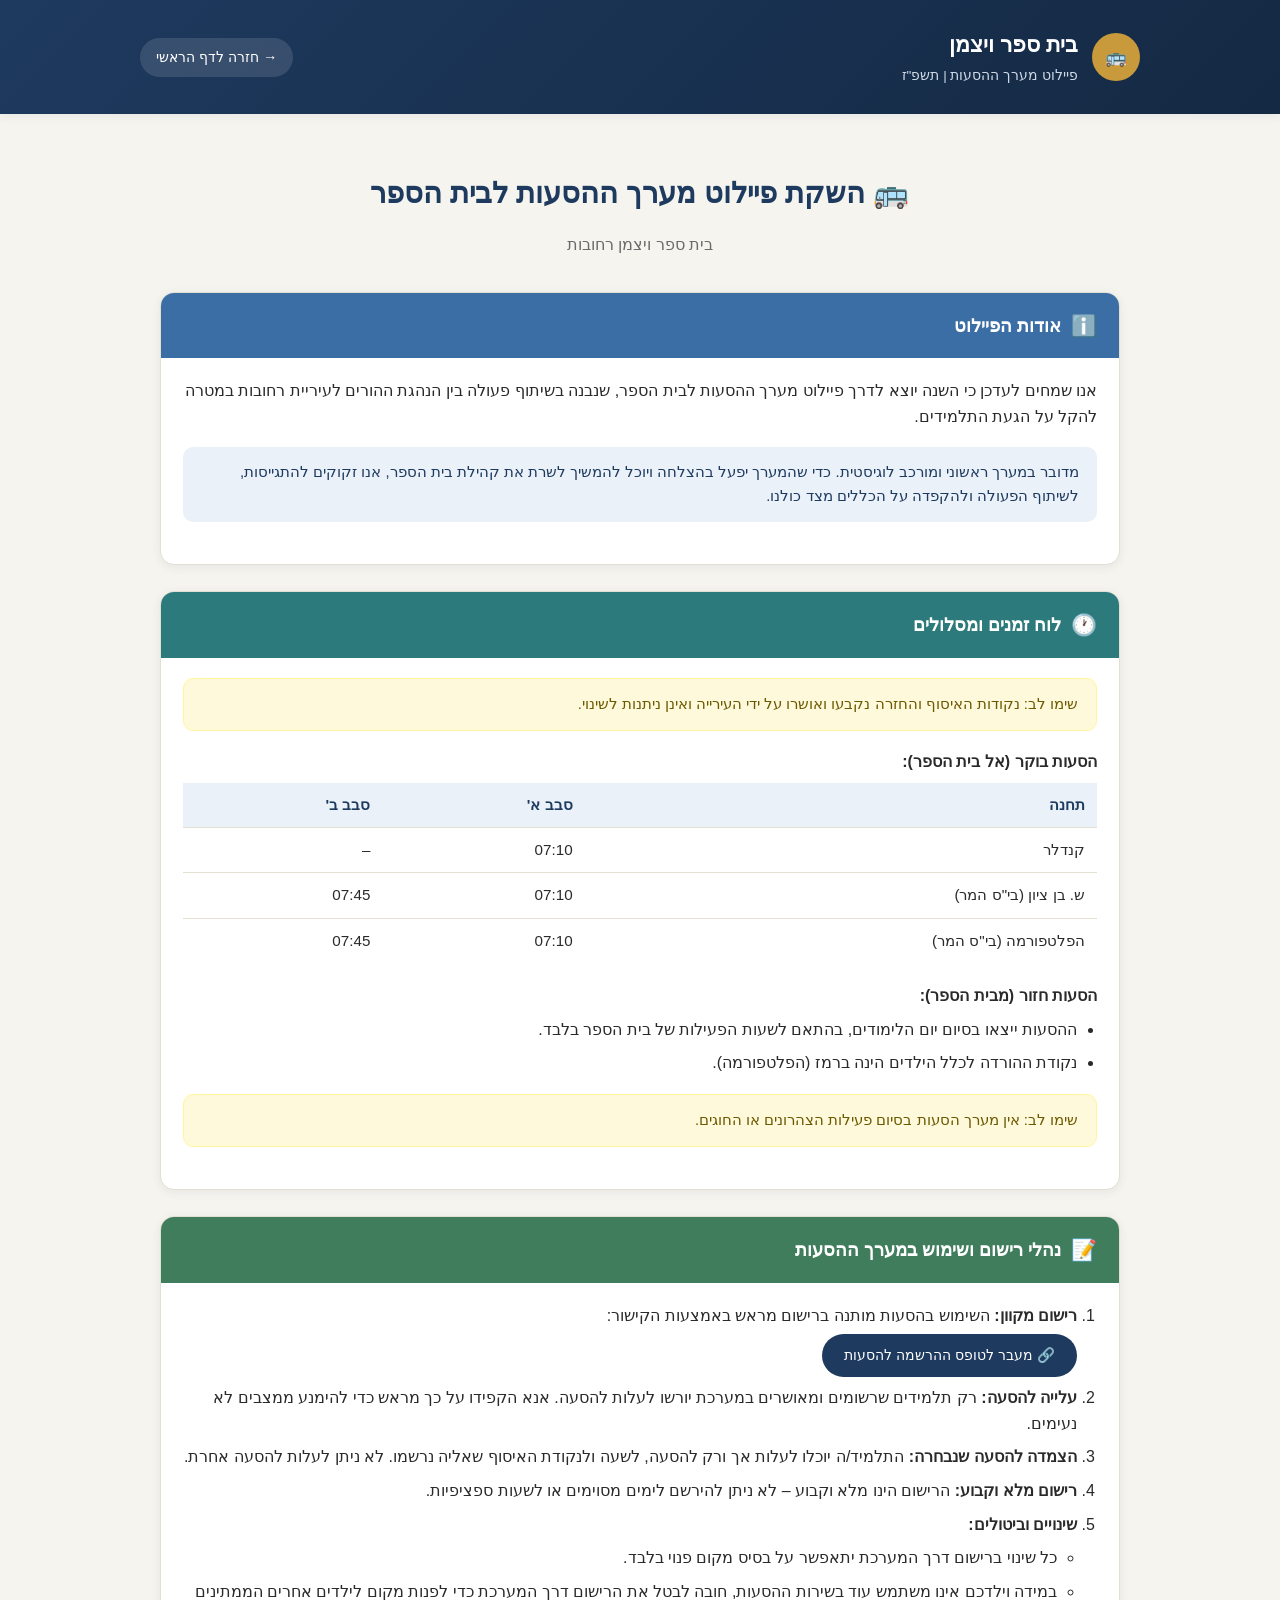
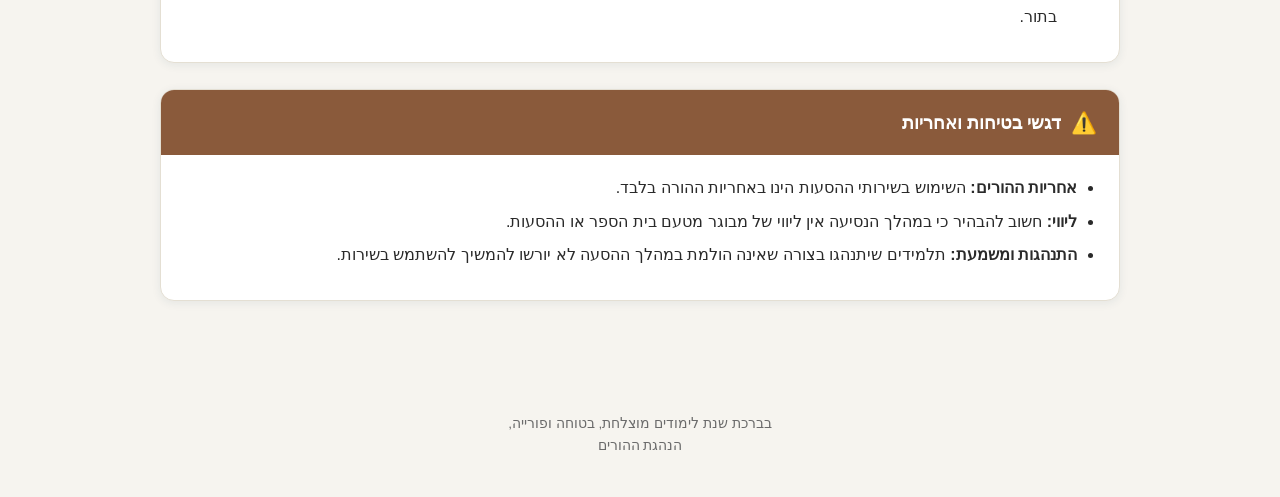
==== הסעות.html @ e462b04a "Add bus transportation guidelines page (הסעות.html) and link it from homepage Co-Authored-By: Claude" ====
<!DOCTYPE html>
<html lang="he" dir="rtl">
<head>
<meta charset="UTF-8">
<meta name="viewport" content="width=device-width, initial-scale=1.0">
<title>הנחיות הסעות | בית ספר ויצמן</title>
<link rel="stylesheet" href="styles.css">
</head>
<body>

<header class="site-header">
  <div class="header-inner">
    <div class="brand">
      <div class="logo-badge">🚌</div>
      <div>
        <h1>בית ספר ויצמן</h1>
        <p>פיילוט מערך ההסעות | תשפ"ז</p>
      </div>
    </div>
    <a class="back-link" href="index.html">→ חזרה לדף הראשי</a>
  </div>
</header>

<main>
  <h2 class="page-title">🚌 השקת פיילוט מערך ההסעות לבית הספר</h2>
  <p class="page-subtitle">בית ספר ויצמן רחובות</p>

  <section class="section color-blue">
    <div class="section-header"><span class="icon">ℹ️</span> אודות הפיילוט</div>
    <div class="section-body">
      <p style="margin-top:0;">
        אנו שמחים לעדכן כי השנה יוצא לדרך פיילוט מערך ההסעות לבית הספר, שנבנה בשיתוף פעולה בין הנהגת ההורים לעיריית רחובות במטרה להקל על הגעת התלמידים.
      </p>
      <div class="callout">
        מדובר במערך ראשוני ומורכב לוגיסטית. כדי שהמערך יפעל בהצלחה ויוכל להמשיך לשרת את קהילת בית הספר, אנו זקוקים להתגייסות, לשיתוף הפעולה ולהקפדה על הכללים מצד כולנו.
      </div>
    </div>
  </section>

  <section class="section color-teal">
    <div class="section-header"><span class="icon">🕐</span> לוח זמנים ומסלולים</div>
    <div class="section-body">
      <div class="callout-yellow" style="margin-top:0;">
        שימו לב: נקודות האיסוף והחזרה נקבעו ואושרו על ידי העירייה ואינן ניתנות לשינוי.
      </div>

      <p style="margin-bottom:8px;"><strong>הסעות בוקר (אל בית הספר):</strong></p>
      <table class="supply-table">
        <thead>
          <tr>
            <th>תחנה</th>
            <th>סבב א'</th>
            <th>סבב ב'</th>
          </tr>
        </thead>
        <tbody>
          <tr>
            <td>קנדלר</td>
            <td>07:10</td>
            <td>–</td>
          </tr>
          <tr>
            <td>ש. בן ציון (בי"ס המר)</td>
            <td>07:10</td>
            <td>07:45</td>
          </tr>
          <tr>
            <td>הפלטפורמה (בי"ס המר)</td>
            <td>07:10</td>
            <td>07:45</td>
          </tr>
        </tbody>
      </table>

      <p style="margin:20px 0 8px;"><strong>הסעות חזור (מבית הספר):</strong></p>
      <ul class="plain-list">
        <li>ההסעות ייצאו בסיום יום הלימודים, בהתאם לשעות הפעילות של בית הספר בלבד.</li>
        <li>נקודת ההורדה לכלל הילדים הינה ברמז (הפלטפורמה).</li>
      </ul>
      <div class="callout-yellow">
        שימו לב: אין מערך הסעות בסיום פעילות הצהרונים או החוגים.
      </div>
    </div>
  </section>

  <section class="section color-green">
    <div class="section-header"><span class="icon">📝</span> נהלי רישום ושימוש במערך ההסעות</div>
    <div class="section-body">
      <ol class="plain-list">
        <li>
          <strong>רישום מקוון:</strong> השימוש בהסעות מותנה ברישום מראש באמצעות הקישור:<br>
          <a class="cta-btn" href="https://transportweizmann.ai.studio/" target="_blank" rel="noopener">🔗 מעבר לטופס ההרשמה להסעות</a>
        </li>
        <li><strong>עלייה להסעה:</strong> רק תלמידים שרשומים ומאושרים במערכת יורשו לעלות להסעה. אנא הקפידו על כך מראש כדי להימנע ממצבים לא נעימים.</li>
        <li><strong>הצמדה להסעה שנבחרה:</strong> התלמיד/ה יוכלו לעלות אך ורק להסעה, לשעה ולנקודת האיסוף שאליה נרשמו. לא ניתן לעלות להסעה אחרת.</li>
        <li><strong>רישום מלא וקבוע:</strong> הרישום הינו מלא וקבוע – לא ניתן להירשם לימים מסוימים או לשעות ספציפיות.</li>
        <li>
          <strong>שינויים וביטולים:</strong>
          <ul class="plain-list" style="margin-top:8px;">
            <li>כל שינוי ברישום דרך המערכת יתאפשר על בסיס מקום פנוי בלבד.</li>
            <li>במידה וילדכם אינו משתמש עוד בשירות ההסעות, חובה לבטל את הרישום דרך המערכת כדי לפנות מקום לילדים אחרים הממתינים בתור.</li>
          </ul>
        </li>
      </ol>
    </div>
  </section>

  <section class="section color-brown">
    <div class="section-header"><span class="icon">⚠️</span> דגשי בטיחות ואחריות</div>
    <div class="section-body">
      <ul class="plain-list">
        <li><strong>אחריות ההורים:</strong> השימוש בשירותי ההסעות הינו באחריות ההורה בלבד.</li>
        <li><strong>ליווי:</strong> חשוב להבהיר כי במהלך הנסיעה אין ליווי של מבוגר מטעם בית הספר או ההסעות.</li>
        <li><strong>התנהגות ומשמעת:</strong> תלמידים שיתנהגו בצורה שאינה הולמת במהלך ההסעה לא יורשו להמשיך להשתמש בשירות.</li>
      </ul>
    </div>
  </section>
</main>

<footer class="site-footer">
  <div>בברכת שנת לימודים מוצלחת, בטוחה ופורייה,</div>
  <div>הנהגת ההורים</div>
</footer>

</body>
</html>
---- styles.css ----
:root {
  --navy: #1e3a5f;
  --navy-dark: #142943;
  --gold: #c99a3b;
  --blue: #3b6ea5;
  --blue-light: #eaf1f8;
  --green: #3f7d5c;
  --green-light: #eaf5ee;
  --bg: #f6f4ef;
  --card-bg: #ffffff;
  --text: #2a2a2a;
  --muted: #6b6b6b;
  --border: #e4dfd3;
  --radius: 14px;
  --shadow: 0 2px 10px rgba(30, 58, 95, 0.08);
}

* { box-sizing: border-box; }

body {
  margin: 0;
  font-family: "Segoe UI", "Rubik", "Arial Hebrew", Arial, sans-serif;
  background: var(--bg);
  color: var(--text);
  direction: rtl;
  line-height: 1.6;
}

.site-header {
  background: linear-gradient(135deg, var(--navy), var(--navy-dark));
  color: #fff;
  padding: 28px 20px;
  box-shadow: var(--shadow);
}

.site-header .header-inner {
  max-width: 1000px;
  margin: 0 auto;
  display: flex;
  align-items: center;
  justify-content: space-between;
  flex-wrap: wrap;
  gap: 12px;
}

.brand {
  display: flex;
  align-items: center;
  gap: 14px;
}

.brand .logo-badge {
  width: 48px;
  height: 48px;
  border-radius: 50%;
  background: var(--gold);
  display: flex;
  align-items: center;
  justify-content: center;
  font-weight: 700;
  color: var(--navy-dark);
  font-size: 1.1rem;
  flex-shrink: 0;
}

.brand h1 {
  margin: 0;
  font-size: 1.35rem;
}

.brand p {
  margin: 2px 0 0;
  font-size: 0.85rem;
  color: #cfd9e6;
}

.back-link {
  color: #fff;
  text-decoration: none;
  background: rgba(255,255,255,0.12);
  padding: 8px 16px;
  border-radius: 999px;
  font-size: 0.9rem;
  transition: background 0.15s ease;
  white-space: nowrap;
}

.back-link:hover { background: rgba(255,255,255,0.22); }

main {
  max-width: 1000px;
  margin: 0 auto;
  padding: 32px 20px 60px;
}

/* ---- Landing page grid ---- */

.intro {
  text-align: center;
  margin-bottom: 32px;
}

.intro h2 {
  font-size: 1.6rem;
  color: var(--navy);
  margin-bottom: 8px;
}

.intro p {
  color: var(--muted);
  max-width: 720px;
  margin: 0 auto;
  font-size: 0.85rem;
}

.announcement {
  display: flex;
  align-items: center;
  justify-content: center;
  gap: 12px;
  background: linear-gradient(135deg, var(--gold), #dbb35c);
  color: var(--navy-dark);
  border-radius: var(--radius);
  padding: 16px 22px;
  margin-bottom: 28px;
  font-weight: 600;
  text-align: center;
  box-shadow: var(--shadow);
}

.announcement-icon {
  font-size: 1.4rem;
  flex-shrink: 0;
}

@media (max-width: 560px) {
  .announcement {
    flex-direction: column;
    gap: 6px;
  }
}

.info-buttons {
  display: grid;
  grid-template-columns: repeat(auto-fit, minmax(230px, 1fr));
  gap: 16px;
  margin-bottom: 40px;
}

.info-btn {
  position: relative;
  display: flex;
  flex-direction: column;
  align-items: center;
  gap: 6px;
  width: 100%;
  background: var(--blue-light);
  border: 1px dashed var(--border);
  border-radius: var(--radius);
  padding: 18px 20px;
  font-family: inherit;
  font-size: 0.95rem;
  color: var(--muted);
  cursor: not-allowed;
  box-shadow: var(--shadow);
  text-decoration: none;
}

a.info-btn {
  border-style: solid;
  cursor: pointer;
  transition: transform 0.15s ease, box-shadow 0.15s ease;
}

a.info-btn:hover {
  transform: translateY(-4px);
  box-shadow: 0 8px 20px rgba(30, 58, 95, 0.15);
}

.info-btn .info-icon {
  font-size: 1.6rem;
}

.info-btn .info-label {
  font-weight: 600;
  color: var(--navy);
}

.info-btn .badge-soon {
  position: absolute;
  top: 10px;
  left: 10px;
}

.info-btn.info-btn-row {
  flex-direction: row;
  align-items: center;
  text-align: right;
  gap: 12px;
}

.info-btn .info-text-block {
  display: flex;
  flex-direction: column;
  gap: 2px;
}

.info-btn .info-title {
  font-weight: 600;
  color: var(--navy);
}

.info-btn .info-subtitle {
  font-size: 0.78rem;
  color: var(--muted);
}

.gcal-logo {
  display: flex;
  align-items: center;
  gap: 8px;
  flex-shrink: 0;
}

.gcal-icon {
  width: 34px;
  height: 34px;
  flex-shrink: 0;
}

.gcal-wordmark {
  font-size: 1rem;
  font-weight: 600;
  white-space: nowrap;
}

.section-divider {
  border: none;
  border-top: 1px solid var(--border);
  margin: 40px 0;
}

.section-body a.cta-btn {
  display: inline-flex;
  align-items: center;
  gap: 8px;
  margin-top: 6px;
  background: var(--navy);
  color: #fff;
  text-decoration: none;
  padding: 10px 22px;
  border-radius: 999px;
  font-size: 0.9rem;
  transition: transform 0.15s ease, box-shadow 0.15s ease;
}

.section-body a.cta-btn:hover {
  transform: translateY(-2px);
  box-shadow: 0 6px 14px rgba(30, 58, 95, 0.2);
}

.community-card {
  background: var(--card-bg);
  border: 1px solid var(--border);
  border-right: 4px solid var(--gold);
  border-radius: var(--radius);
  padding: 20px 24px;
  margin-bottom: 28px;
  box-shadow: var(--shadow);
}

.community-card h3 {
  margin: 0 0 12px;
  color: var(--navy);
  font-size: 1.15rem;
}

.community-card p {
  margin: 0 0 10px;
  color: var(--text);
  font-size: 0.82rem;
  line-height: 1.6;
}

.community-card p:last-child {
  margin-bottom: 0;
}

.community-card-body {
  display: flex;
  align-items: flex-start;
  gap: 24px;
}

.community-main {
  flex: 2 1 0;
  min-width: 0;
}

.community-contact {
  flex: 1 1 0;
  min-width: 0;
  padding-right: 20px;
  border-right: 1px dashed var(--border);
}

.community-contact p {
  margin-top: 0;
}

@media (max-width: 700px) {
  .community-card-body {
    flex-direction: column;
  }

  .community-contact {
    padding-right: 0;
    padding-top: 16px;
    border-right: none;
    border-top: 1px dashed var(--border);
    width: 100%;
  }
}

a.whatsapp-link {
  display: inline-flex;
  align-items: center;
  gap: 6px;
  color: #128C7E;
  font-weight: 700;
  text-decoration: none;
  background: #e9f7f4;
  border-radius: 999px;
  padding: 8px 18px;
  transition: background 0.15s ease;
}

a.whatsapp-link:hover {
  background: #d7f0ea;
}

@media (max-width: 560px) {
  .community-card {
    padding: 16px 16px;
    margin-bottom: 20px;
  }
}

.grade-grid {
  display: grid;
  grid-template-columns: repeat(auto-fit, minmax(230px, 1fr));
  gap: 20px;
}

.grade-card {
  background: var(--card-bg);
  border: 1px solid var(--border);
  border-radius: var(--radius);
  padding: 26px 20px;
  text-decoration: none;
  color: var(--text);
  box-shadow: var(--shadow);
  transition: transform 0.15s ease, box-shadow 0.15s ease;
  display: flex;
  flex-direction: column;
  align-items: center;
  text-align: center;
  gap: 10px;
  position: relative;
}

.grade-card:hover {
  transform: translateY(-4px);
  box-shadow: 0 8px 20px rgba(30, 58, 95, 0.15);
}

.grade-card .grade-circle {
  width: 64px;
  height: 64px;
  border-radius: 50%;
  background: var(--blue-light);
  color: var(--navy);
  display: flex;
  align-items: center;
  justify-content: center;
  font-size: 1.6rem;
  font-weight: 700;
  border: 2px solid var(--blue);
}

.grade-card h3 {
  margin: 0;
  font-size: 1.15rem;
}

.grade-card .status {
  font-size: 0.8rem;
  color: var(--muted);
}

.grade-card.placeholder {
  opacity: 0.75;
}

.grade-card.placeholder .grade-circle {
  background: #f1efe8;
  border-color: var(--border);
  color: var(--muted);
}

.badge-soon {
  position: absolute;
  top: 14px;
  left: 14px;
  background: var(--gold);
  color: var(--navy-dark);
  font-size: 0.7rem;
  padding: 3px 10px;
  border-radius: 999px;
  font-weight: 600;
}

footer.site-footer {
  text-align: center;
  padding: 26px 20px 40px;
  color: var(--muted);
  font-size: 0.85rem;
}

/* ---- Grade page ---- */

.page-title {
  text-align: center;
  margin-bottom: 6px;
  color: var(--navy);
  font-size: 1.8rem;
}

.page-subtitle {
  text-align: center;
  color: var(--muted);
  margin-bottom: 34px;
}

.section {
  background: var(--card-bg);
  border: 1px solid var(--border);
  border-radius: var(--radius);
  box-shadow: var(--shadow);
  margin-bottom: 26px;
  overflow: hidden;
}

.section-header {
  display: flex;
  align-items: center;
  gap: 10px;
  padding: 16px 22px;
  font-size: 1.15rem;
  font-weight: 700;
  color: #fff;
}

.section-header .icon {
  font-size: 1.3rem;
}

.section-header .header-text {
  display: flex;
  flex-direction: column;
  gap: 2px;
}

.section-header .header-subtitle {
  font-size: 0.78rem;
  font-weight: 400;
  opacity: 0.85;
}

.section.equip .section-header { background: var(--blue); }
.section.stationery .section-header { background: #7a5ea8; }
.section.computer .section-header { background: #2c7a7b; }
.section.personal .section-header { background: #b5573f; }
.section.notebooks .section-header { background: #5c5ba0; }

.section.color-blue .section-header { background: var(--blue); }
.section.color-purple .section-header { background: #7a5ea8; }
.section.color-green .section-header { background: var(--green); }
.section.color-brown .section-header { background: #8a5a3b; }
.section.color-teal .section-header { background: #2c7a7b; }
.section.extra .section-header { background: var(--green); }
.section.notes .section-header { background: var(--navy); }
.section.uniform .section-header { background: #8a5a3b; }
.section.document .section-header { background: #5a6b7a; }

ul.checklist {
  list-style: none;
  margin: 0;
  padding: 0;
  display: flex;
  flex-direction: column;
  gap: 12px;
}

ul.checklist li { margin: 0; }

ul.checklist label {
  display: flex;
  align-items: center;
  gap: 12px;
  font-size: 0.95rem;
  cursor: pointer;
}

ul.checklist input[type="checkbox"] {
  width: 19px;
  height: 19px;
  accent-color: var(--navy);
  cursor: pointer;
  flex-shrink: 0;
}

.section-body { padding: 20px 22px 24px; }

table.supply-table {
  width: 100%;
  border-collapse: collapse;
  font-size: 0.95rem;
}

table.supply-table th,
table.supply-table td {
  padding: 10px 12px;
  border-bottom: 1px solid var(--border);
  text-align: right;
  vertical-align: top;
}

table.supply-table th {
  background: var(--blue-light);
  color: var(--navy);
  font-weight: 700;
  white-space: nowrap;
}

table.supply-table tr:last-child td { border-bottom: none; }

table.supply-table td.price {
  color: var(--navy);
  font-weight: 600;
  white-space: nowrap;
}

.book-highlight {
  background: #fff59d;
  padding: 2px 6px;
  border-radius: 4px;
  box-shadow: 0 0 8px rgba(255, 213, 79, 0.8);
}

.pink-highlight {
  background: #f8c8d4;
  padding: 2px 6px;
  border-radius: 4px;
  font-weight: 600;
}

.notebook-list {
  margin-top: 18px;
  padding-top: 16px;
  border-top: 1px dashed var(--border);
}

.notebook-list h4 {
  margin: 0 0 10px;
  color: var(--navy);
  font-size: 1rem;
}

.section-body h4.subhead {
  margin: 20px 0 8px;
  color: var(--navy);
  font-size: 1rem;
}

.section-body h4.subhead:first-child {
  margin-top: 0;
}

.uniform-header {
  display: flex;
  align-items: flex-start;
  gap: 22px;
}

.uniform-header .shirts-block {
  flex: 1;
  min-width: 0;
}

.uniform-header .shirts-block h4.subhead {
  margin-top: 0;
}

.uniform-header .logo-block {
  display: flex;
  flex-direction: column;
  align-items: center;
  flex-shrink: 0;
  width: 200px;
}

.uniform-header .school-logo {
  width: 180px;
  height: auto;
}

.uniform-header .logo-caption {
  margin-top: 6px;
  font-size: 0.72rem;
  color: var(--muted);
  text-align: center;
  line-height: 1.3;
}

@media (max-width: 560px) {
  .uniform-header {
    flex-direction: column-reverse;
    align-items: center;
    text-align: center;
  }
}

ul.plain-list,
ol.plain-list {
  margin: 0;
  padding-inline-start: 20px;
}

ul.plain-list li,
ol.plain-list li { margin-bottom: 8px; }

.callout {
  background: var(--blue-light);
  border-radius: 10px;
  padding: 14px 18px;
  margin-top: 18px;
  margin-bottom: 18px;
  font-size: 0.92rem;
  color: var(--navy);
}

.callout-yellow {
  background: #fff9db;
  border: 1px solid #fff59d;
  border-radius: 10px;
  padding: 14px 18px;
  margin-top: 18px;
  margin-bottom: 18px;
  font-size: 0.92rem;
  color: #6b5900;
}

.callout-pink {
  background: #fdeef2;
  border: 1px solid #f8c8d4;
  border-radius: 10px;
  padding: 14px 18px;
  margin-top: 18px;
  margin-bottom: 22px;
  font-size: 0.92rem;
  color: #7a2e42;
}

.placeholder-box {
  text-align: center;
  padding: 60px 20px;
  color: var(--muted);
}

.placeholder-box .big-icon {
  font-size: 2.4rem;
  margin-bottom: 12px;
}

.placeholder-box a.cta {
  display: inline-block;
  margin-top: 18px;
  background: var(--navy);
  color: #fff;
  text-decoration: none;
  padding: 10px 22px;
  border-radius: 999px;
  font-size: 0.9rem;
}

.contact-line {
  text-align: center;
  margin-top: 4px;
}

@media (max-width: 560px) {
  table.supply-table { font-size: 0.85rem; }
  table.supply-table th, table.supply-table td { padding: 8px 6px; }

  table.books-table thead { display: none; }

  table.books-table,
  table.books-table tbody,
  table.books-table tr {
    display: block;
    width: 100%;
  }

  table.books-table tr {
    display: flex;
    flex-wrap: wrap;
    padding: 10px 0;
    border-bottom: 1px solid var(--border);
  }

  table.books-table tr:last-child { border-bottom: none; }

  table.books-table td {
    display: block;
    border: none;
    padding: 2px 0;
  }

  table.books-table td:nth-child(1) {
    order: 1;
    width: 100%;
    font-weight: 700;
    color: var(--navy);
  }

  table.books-table td:nth-child(2) {
    order: 2;
    width: 100%;
  }

  table.books-table td:nth-child(3) {
    order: 3;
    color: var(--muted);
    font-size: 0.85rem;
  }

  table.books-table td:nth-child(3)::after {
    content: " · ";
  }

  table.books-table td:nth-child(4) {
    order: 4;
    font-size: 0.85rem;
  }
}
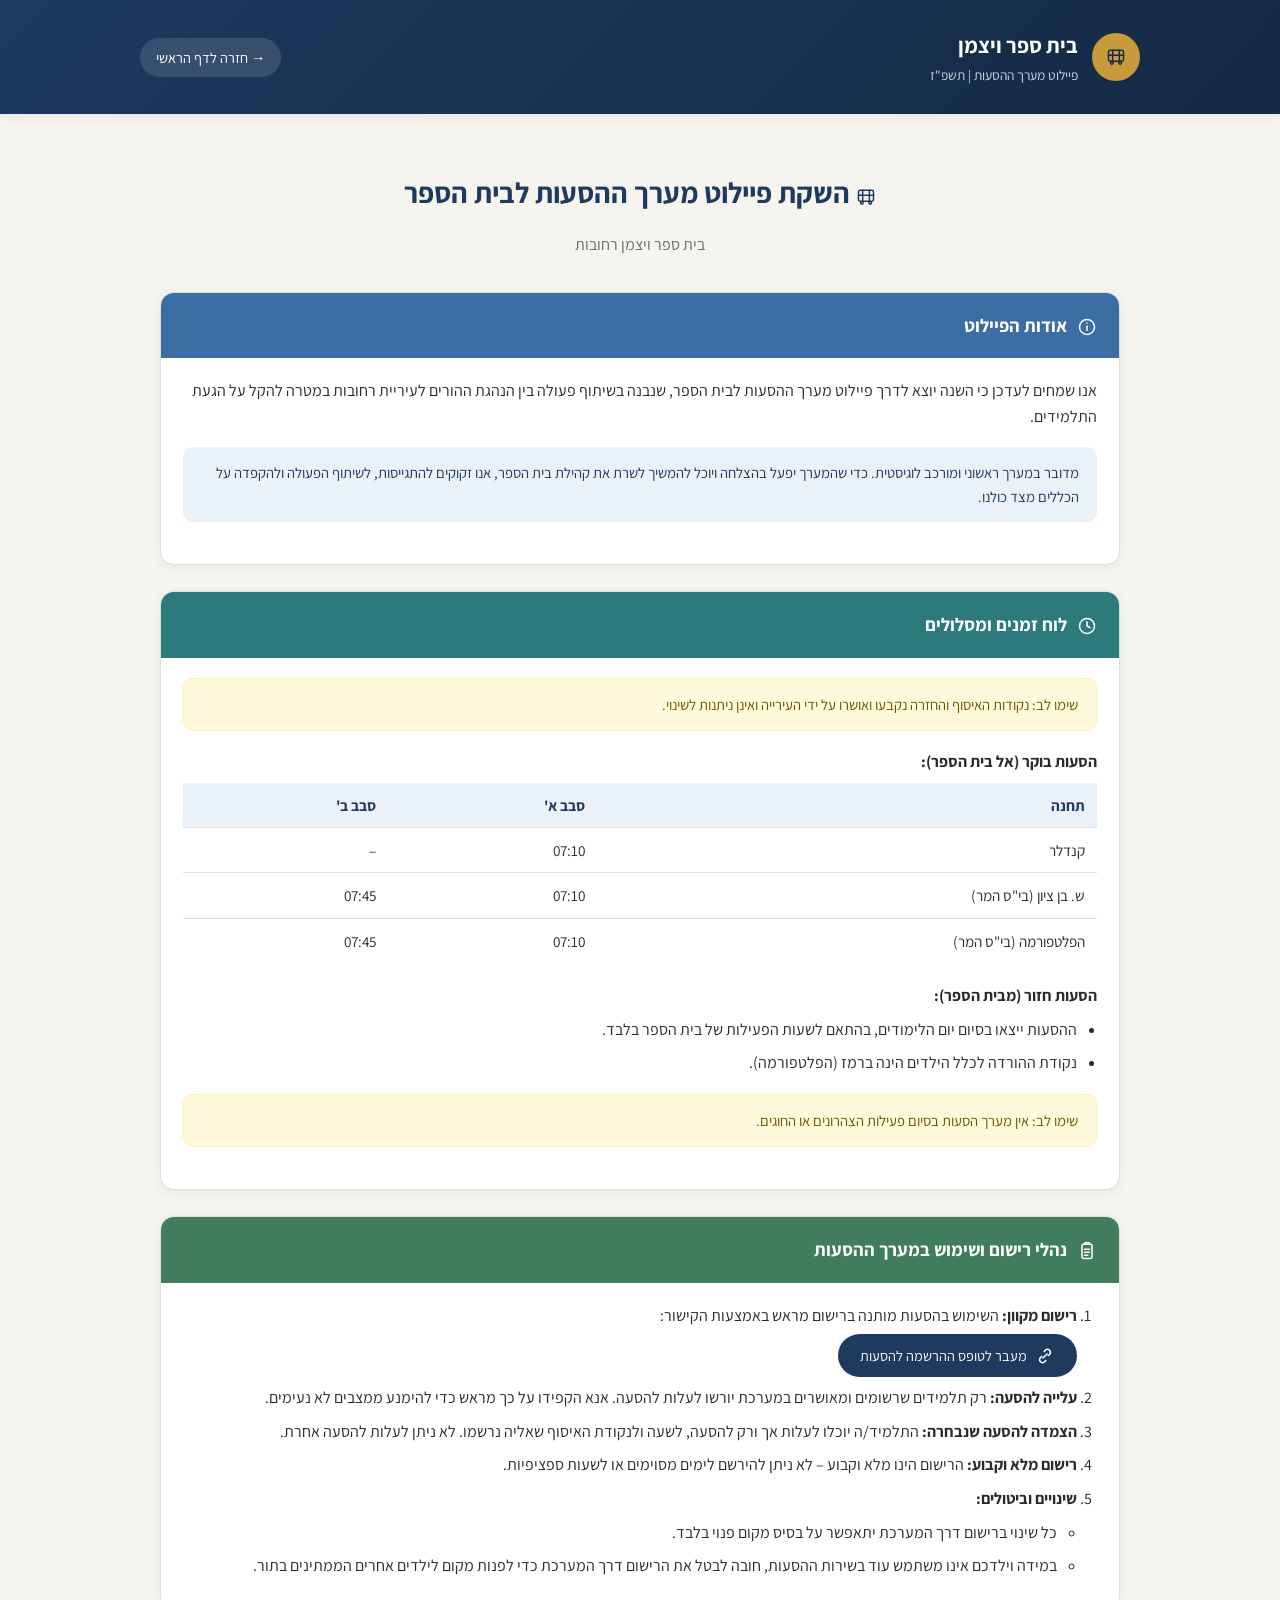
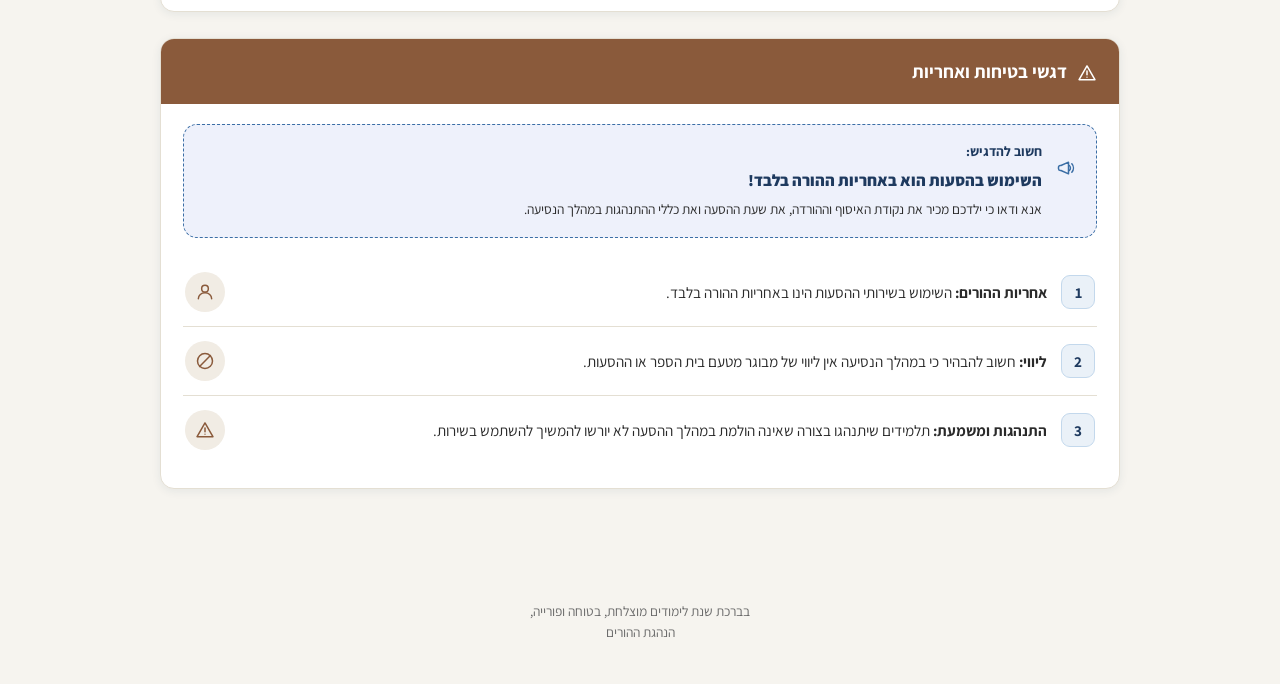
==== commit 64e4ff5a: "Site-wide redesign: monochrome vector icons, Assistant font, safety-list redesign, clubs tiles, and " ====
--- a/הסעות.html
+++ b/הסעות.html
@@ -11,7 +11,7 @@
 <header class="site-header">
   <div class="header-inner">
     <div class="brand">
-      <div class="logo-badge">🚌</div>
+      <div class="logo-badge"><svg class="icon-svg" width="24" height="24" viewBox="0 0 24 24" xmlns="http://www.w3.org/2000/svg"><rect x="3" y="4" width="18" height="13" rx="2"/><line x1="3" y1="10" x2="21" y2="10"/><line x1="8" y1="4" x2="8" y2="17"/><line x1="16" y1="4" x2="16" y2="17"/><circle cx="7" cy="19" r="1.6"/><circle cx="17" cy="19" r="1.6"/></svg></div>
       <div>
         <h1>בית ספר ויצמן</h1>
         <p>פיילוט מערך ההסעות | תשפ"ז</p>
@@ -22,11 +22,11 @@
 </header>
 
 <main>
-  <h2 class="page-title">🚌 השקת פיילוט מערך ההסעות לבית הספר</h2>
+  <h2 class="page-title"><svg class="icon-svg" width="26" height="26" viewBox="0 0 24 24" xmlns="http://www.w3.org/2000/svg"><rect x="3" y="4" width="18" height="13" rx="2"/><line x1="3" y1="10" x2="21" y2="10"/><line x1="8" y1="4" x2="8" y2="17"/><line x1="16" y1="4" x2="16" y2="17"/><circle cx="7" cy="19" r="1.6"/><circle cx="17" cy="19" r="1.6"/></svg> השקת פיילוט מערך ההסעות לבית הספר</h2>
   <p class="page-subtitle">בית ספר ויצמן רחובות</p>
 
   <section class="section color-blue">
-    <div class="section-header"><span class="icon">ℹ️</span> אודות הפיילוט</div>
+    <div class="section-header"><span class="icon"><svg class="icon-svg" viewBox="0 0 24 24" xmlns="http://www.w3.org/2000/svg"><circle cx="12" cy="12" r="9"/><line x1="12" y1="11" x2="12" y2="16"/><circle cx="12" cy="7.5" r="0.9" fill="currentColor" stroke="none"/></svg></span> אודות הפיילוט</div>
     <div class="section-body">
       <p style="margin-top:0;">
         אנו שמחים לעדכן כי השנה יוצא לדרך פיילוט מערך ההסעות לבית הספר, שנבנה בשיתוף פעולה בין הנהגת ההורים לעיריית רחובות במטרה להקל על הגעת התלמידים.
@@ -38,7 +38,7 @@
   </section>
 
   <section class="section color-teal">
-    <div class="section-header"><span class="icon">🕐</span> לוח זמנים ומסלולים</div>
+    <div class="section-header"><span class="icon"><svg class="icon-svg" viewBox="0 0 24 24" xmlns="http://www.w3.org/2000/svg"><circle cx="12" cy="12" r="9"/><polyline points="12 7 12 12 15.5 14"/></svg></span> לוח זמנים ומסלולים</div>
     <div class="section-body">
       <div class="callout-yellow" style="margin-top:0;">
         שימו לב: נקודות האיסוף והחזרה נקבעו ואושרו על ידי העירייה ואינן ניתנות לשינוי.
@@ -84,12 +84,12 @@
   </section>
 
   <section class="section color-green">
-    <div class="section-header"><span class="icon">📝</span> נהלי רישום ושימוש במערך ההסעות</div>
+    <div class="section-header"><span class="icon"><svg class="icon-svg" viewBox="0 0 24 24" xmlns="http://www.w3.org/2000/svg"><rect x="6" y="4" width="12" height="17" rx="2"/><path d="M9 4V3a1 1 0 0 1 1-1h4a1 1 0 0 1 1 1v1"/><line x1="9" y1="10" x2="15" y2="10"/><line x1="9" y1="13.5" x2="15" y2="13.5"/><line x1="9" y1="17" x2="13" y2="17"/></svg></span> נהלי רישום ושימוש במערך ההסעות</div>
     <div class="section-body">
       <ol class="plain-list">
         <li>
           <strong>רישום מקוון:</strong> השימוש בהסעות מותנה ברישום מראש באמצעות הקישור:<br>
-          <a class="cta-btn" href="https://transportweizmann.ai.studio/" target="_blank" rel="noopener">🔗 מעבר לטופס ההרשמה להסעות</a>
+          <a class="cta-btn" href="https://transportweizmann.ai.studio/" target="_blank" rel="noopener"><svg class="icon-svg" width="18" height="18" viewBox="0 0 24 24" xmlns="http://www.w3.org/2000/svg"><path d="M9.5 14.5 14.5 9.5"/><path d="M11 6.5l1.4-1.4a3.5 3.5 0 0 1 5 5L16 11.5"/><path d="M13 17.5l-1.4 1.4a3.5 3.5 0 0 1-5-5L8 12.5"/></svg> מעבר לטופס ההרשמה להסעות</a>
         </li>
         <li><strong>עלייה להסעה:</strong> רק תלמידים שרשומים ומאושרים במערכת יורשו לעלות להסעה. אנא הקפידו על כך מראש כדי להימנע ממצבים לא נעימים.</li>
         <li><strong>הצמדה להסעה שנבחרה:</strong> התלמיד/ה יוכלו לעלות אך ורק להסעה, לשעה ולנקודת האיסוף שאליה נרשמו. לא ניתן לעלות להסעה אחרת.</li>
@@ -106,13 +106,33 @@
   </section>
 
   <section class="section color-brown">
-    <div class="section-header"><span class="icon">⚠️</span> דגשי בטיחות ואחריות</div>
+    <div class="section-header"><span class="icon"><svg class="icon-svg" viewBox="0 0 24 24" xmlns="http://www.w3.org/2000/svg"><path d="M12 3.5 2.5 20h19z"/><line x1="12" y1="9.5" x2="12" y2="14"/><circle cx="12" cy="17" r="0.8" fill="currentColor" stroke="none"/></svg></span> דגשי בטיחות ואחריות</div>
     <div class="section-body">
-      <ul class="plain-list">
-        <li><strong>אחריות ההורים:</strong> השימוש בשירותי ההסעות הינו באחריות ההורה בלבד.</li>
-        <li><strong>ליווי:</strong> חשוב להבהיר כי במהלך הנסיעה אין ליווי של מבוגר מטעם בית הספר או ההסעות.</li>
-        <li><strong>התנהגות ומשמעת:</strong> תלמידים שיתנהגו בצורה שאינה הולמת במהלך ההסעה לא יורשו להמשיך להשתמש בשירות.</li>
-      </ul>
+      <div class="callout-announce">
+        <span class="callout-announce-icon"><svg class="icon-svg" width="26" height="26" viewBox="0 0 24 24" xmlns="http://www.w3.org/2000/svg"><path d="M3 11v2a2 2 0 0 0 2 2h1l9 4V5l-9 4H5a2 2 0 0 0-2 2z"/><path d="M16 9a4 4 0 0 1 0 6"/><path d="M19 7a7.5 7.5 0 0 1 0 10"/></svg></span>
+        <div class="callout-announce-body">
+          <strong class="callout-announce-title">חשוב להדגיש:</strong>
+          <p class="callout-announce-main">השימוש בהסעות הוא באחריות ההורה בלבד!</p>
+          <p class="callout-announce-sub">אנא ודאו כי ילדכם מכיר את נקודת האיסוף וההורדה, את שעת ההסעה ואת כללי ההתנהגות במהלך הנסיעה.</p>
+        </div>
+      </div>
+      <div class="safety-list">
+        <div class="safety-item">
+          <span class="safety-number">1</span>
+          <span class="safety-text"><strong>אחריות ההורים:</strong> השימוש בשירותי ההסעות הינו באחריות ההורה בלבד.</span>
+          <span class="safety-icon"><svg class="icon-svg" viewBox="0 0 24 24" xmlns="http://www.w3.org/2000/svg"><circle cx="12" cy="8" r="4"/><path d="M4 20c0-4 3.5-7 8-7s8 3 8 7"/></svg></span>
+        </div>
+        <div class="safety-item">
+          <span class="safety-number">2</span>
+          <span class="safety-text"><strong>ליווי:</strong> חשוב להבהיר כי במהלך הנסיעה אין ליווי של מבוגר מטעם בית הספר או ההסעות.</span>
+          <span class="safety-icon"><svg class="icon-svg" viewBox="0 0 24 24" xmlns="http://www.w3.org/2000/svg"><circle cx="12" cy="12" r="9"/><line x1="5.5" y1="18.5" x2="18.5" y2="5.5"/></svg></span>
+        </div>
+        <div class="safety-item">
+          <span class="safety-number">3</span>
+          <span class="safety-text"><strong>התנהגות ומשמעת:</strong> תלמידים שיתנהגו בצורה שאינה הולמת במהלך ההסעה לא יורשו להמשיך להשתמש בשירות.</span>
+          <span class="safety-icon"><svg class="icon-svg" viewBox="0 0 24 24" xmlns="http://www.w3.org/2000/svg"><path d="M12 3.5 2.5 20h19z"/><line x1="12" y1="9.5" x2="12" y2="14"/><circle cx="12" cy="17" r="0.8" fill="currentColor" stroke="none"/></svg></span>
+        </div>
+      </div>
     </div>
   </section>
 </main>
--- a/styles.css
+++ b/styles.css
@@ -1,3 +1,5 @@
+@import url('https://fonts.googleapis.com/css2?family=Assistant:wght@400;500;600;700;800&display=swap');
+
 :root {
   --navy: #1e3a5f;
   --navy-dark: #142943;
@@ -17,9 +19,22 @@
 
 * { box-sizing: border-box; }
 
+.icon-svg {
+  display: inline-block;
+  width: 20px;
+  height: 20px;
+  flex-shrink: 0;
+  vertical-align: -4px;
+  stroke: currentColor;
+  fill: none;
+  stroke-width: 1.8;
+  stroke-linecap: round;
+  stroke-linejoin: round;
+}
+
 body {
   margin: 0;
-  font-family: "Segoe UI", "Rubik", "Arial Hebrew", Arial, sans-serif;
+  font-family: "Assistant", "Segoe UI", "Arial Hebrew", Arial, sans-serif;
   background: var(--bg);
   color: var(--text);
   direction: rtl;
@@ -179,6 +194,7 @@
 
 .info-btn .info-icon {
   font-size: 1.6rem;
+  color: var(--navy);
 }
 
 .info-btn .info-label {
@@ -240,7 +256,7 @@
   margin: 40px 0;
 }
 
-.section-body a.cta-btn {
+a.cta-btn {
   display: inline-flex;
   align-items: center;
   gap: 8px;
@@ -254,9 +270,102 @@
   transition: transform 0.15s ease, box-shadow 0.15s ease;
 }
 
-.section-body a.cta-btn:hover {
+a.cta-btn:hover {
   transform: translateY(-2px);
   box-shadow: 0 6px 14px rgba(30, 58, 95, 0.2);
+}
+
+.charity-banner {
+  background: linear-gradient(135deg, #fdf6ec, #ffffff);
+  border: 1px solid var(--border);
+  border-right: 5px solid var(--gold);
+  border-radius: var(--radius);
+  padding: 26px 28px;
+  margin-bottom: 28px;
+  box-shadow: var(--shadow);
+}
+
+.charity-hero {
+  position: relative;
+  margin-bottom: 32px;
+}
+
+.charity-banner-image {
+  display: block;
+  width: 100%;
+  height: auto;
+  border-radius: calc(var(--radius) - 4px);
+}
+
+.charity-hero-cta {
+  position: absolute;
+  bottom: -18px;
+  left: 50%;
+  transform: translateX(-50%);
+  background: var(--gold);
+  color: var(--navy-dark);
+  font-weight: 700;
+  font-size: 1rem;
+  padding: 12px 40px;
+  border-radius: 999px;
+  text-decoration: none;
+  white-space: nowrap;
+  box-shadow: 0 6px 16px rgba(0, 0, 0, 0.18);
+  transition: transform 0.15s ease, box-shadow 0.15s ease;
+}
+
+.charity-hero-cta:hover {
+  transform: translateX(-50%) translateY(-2px);
+  box-shadow: 0 8px 18px rgba(0, 0, 0, 0.22);
+}
+
+.charity-banner-text-grid {
+  display: grid;
+  grid-template-columns: 1fr 1fr;
+  gap: 4px 24px;
+  margin-bottom: 8px;
+}
+
+.charity-banner-text-grid p.span-2 {
+  grid-column: 1 / -1;
+}
+
+.charity-banner-body p {
+  margin: 0 0 6px;
+  font-size: 0.92rem;
+  line-height: 1.55;
+  color: var(--text);
+}
+
+.charity-banner-quote {
+  font-weight: 700;
+  color: var(--navy);
+  text-align: center;
+  margin: 14px 0 !important;
+  font-size: 1.02rem;
+}
+
+.charity-banner-signoff {
+  text-align: center;
+  color: var(--muted);
+  font-size: 0.85rem;
+  margin-top: 12px !important;
+}
+
+@media (max-width: 700px) {
+  .charity-banner-text-grid {
+    grid-template-columns: 1fr;
+  }
+
+  .charity-hero-cta {
+    font-size: 0.9rem;
+    padding: 10px 28px;
+    bottom: -16px;
+  }
+}
+
+@media (max-width: 560px) {
+  .charity-banner { padding: 20px 18px; }
 }
 
 .community-card {
@@ -661,6 +770,95 @@
   color: #6b5900;
 }
 
+.safety-list {
+  display: flex;
+  flex-direction: column;
+}
+
+.safety-item {
+  display: flex;
+  align-items: center;
+  gap: 14px;
+  padding: 14px 2px;
+  border-bottom: 1px solid var(--border);
+}
+
+.safety-item:last-child { border-bottom: none; }
+
+.safety-icon {
+  flex: 0 0 auto;
+  width: 40px;
+  height: 40px;
+  border-radius: 50%;
+  background: #f1ece4;
+  display: flex;
+  align-items: center;
+  justify-content: center;
+  font-size: 1.2rem;
+  color: #8a5a3b;
+}
+
+.safety-text {
+  flex: 1 1 auto;
+  font-size: 0.95rem;
+}
+
+.safety-number {
+  flex: 0 0 auto;
+  min-width: 34px;
+  height: 34px;
+  padding: 0 8px;
+  border-radius: 9px;
+  background: var(--blue-light);
+  border: 1px solid #c3d8ec;
+  color: var(--navy);
+  font-weight: 700;
+  font-size: 0.95rem;
+  display: flex;
+  align-items: center;
+  justify-content: center;
+}
+
+.callout-announce {
+  display: flex;
+  align-items: flex-start;
+  gap: 14px;
+  background: #eef1fb;
+  border: 1.5px dashed var(--blue);
+  border-radius: 14px;
+  padding: 16px 20px;
+  margin-top: 0;
+  margin-bottom: 20px;
+}
+
+.callout-announce-icon {
+  font-size: 1.8rem;
+  flex-shrink: 0;
+  color: var(--blue);
+}
+
+.callout-announce-body { min-width: 0; }
+
+.callout-announce-title {
+  display: block;
+  color: var(--navy);
+  font-size: 0.85rem;
+  margin-bottom: 4px;
+}
+
+.callout-announce-main {
+  margin: 0 0 6px;
+  color: var(--navy);
+  font-weight: 800;
+  font-size: 1.02rem;
+}
+
+.callout-announce-sub {
+  margin: 0;
+  color: var(--text);
+  font-size: 0.85rem;
+}
+
 .callout-pink {
   background: #fdeef2;
   border: 1px solid #f8c8d4;
